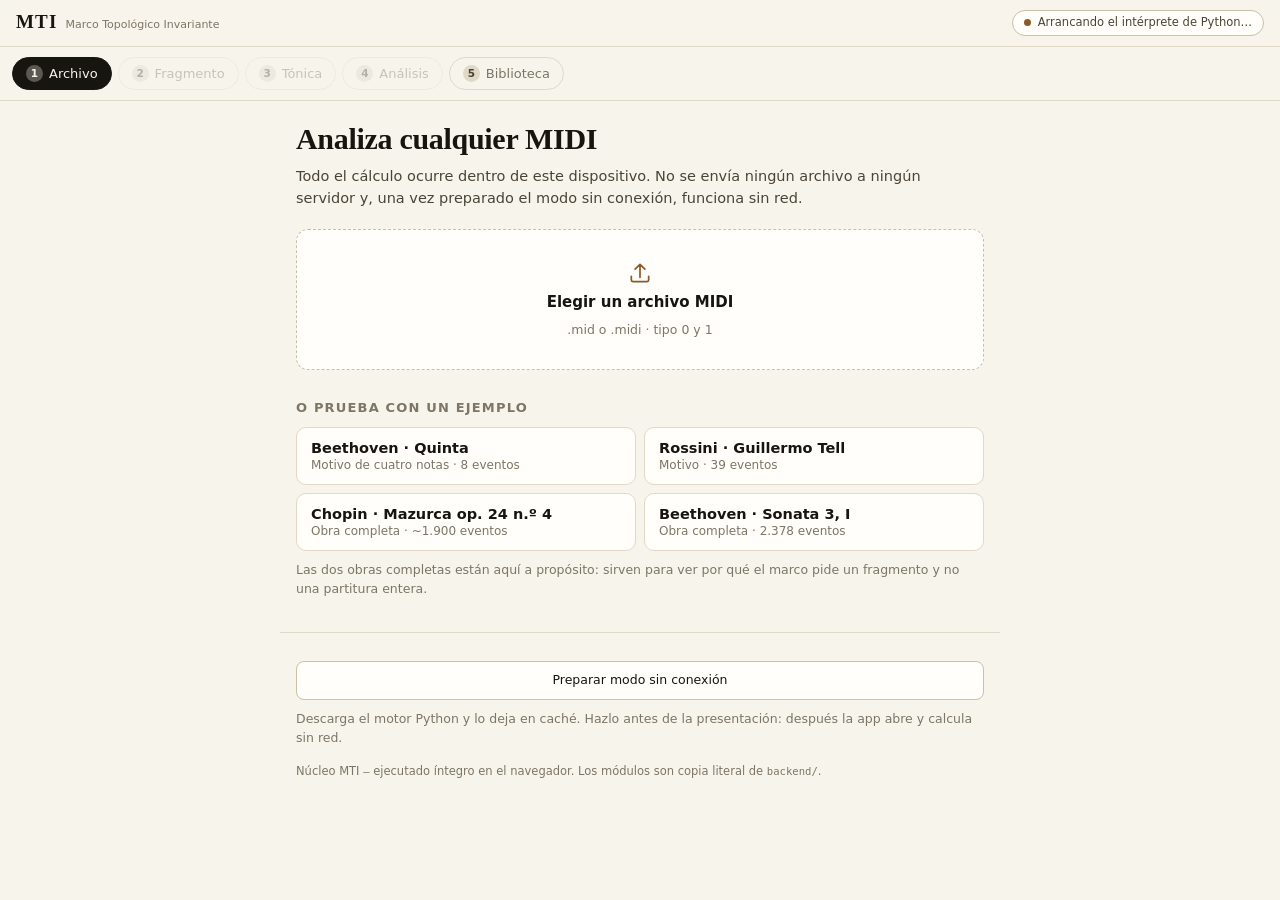
==== mti-movil/index.html @ 2525f9b6 "Add files via upload" ====
<!DOCTYPE html>
<html lang="es">
<head>
<meta charset="utf-8">
<meta name="viewport" content="width=device-width, initial-scale=1, viewport-fit=cover">
<meta name="theme-color" content="#12100e">
<meta name="apple-mobile-web-app-capable" content="yes">
<meta name="apple-mobile-web-app-status-bar-style" content="black-translucent">
<meta name="apple-mobile-web-app-title" content="MTI">
<meta name="description" content="Marco Topológico Invariante: análisis de motivos a partir de cualquier MIDI, sin servidor y sin conexión.">
<title>MTI · análisis de motivos</title>
<link rel="manifest" href="manifest.webmanifest">
<link rel="icon" href="iconos/icono.svg" type="image/svg+xml">
<link rel="apple-touch-icon" href="iconos/icono-180.png">
<link rel="stylesheet" href="styles.css">
</head>
<body>

<header class="barra">
  <div class="marca">
    <span class="sigla">MTI</span>
    <span class="lema">Marco Topológico Invariante</span>
  </div>
  <button id="btn-motor" class="motor" type="button" aria-live="polite">
    <span class="punto" data-estado="frio"></span>
    <span id="motor-texto">Motor en reposo</span>
  </button>
</header>

<nav class="pasos" id="pasos" aria-label="Pasos del análisis">
  <button type="button" class="paso activo" data-panel="p-archivo"><b>1</b> Archivo</button>
  <button type="button" class="paso" data-panel="p-fragmento" disabled><b>2</b> Fragmento</button>
  <button type="button" class="paso" data-panel="p-tonica" disabled><b>3</b> Tónica</button>
  <button type="button" class="paso" data-panel="p-resultado" disabled><b>4</b> Análisis</button>
  <button type="button" class="paso" data-panel="p-biblioteca"><b>5</b> Biblioteca</button>
</nav>

<main>

<!-- ═══════════ 1 · ARCHIVO ═══════════ -->
<section id="p-archivo" class="panel activo">
  <h1>Analiza cualquier MIDI</h1>
  <p class="intro">
    Todo el cálculo ocurre dentro de este dispositivo. No se envía ningún archivo
    a ningún servidor y, una vez preparado el modo sin conexión, funciona sin red.
  </p>

  <label class="zona-carga" id="zona-carga" for="archivo">
    <svg viewBox="0 0 24 24" aria-hidden="true"><path d="M12 16V4m0 0L7.5 8.5M12 4l4.5 4.5M4 15v3.5A1.5 1.5 0 0 0 5.5 20h13a1.5 1.5 0 0 0 1.5-1.5V15"/></svg>
    <b>Elegir un archivo MIDI</b>
    <span>.mid o .midi · tipo 0 y 1</span>
    <input type="file" id="archivo" accept=".mid,.midi,audio/midi,audio/x-midi" hidden>
  </label>

  <h2>O prueba con un ejemplo</h2>
  <div class="ejemplos" id="ejemplos">
    <button type="button" data-src="ejemplos/beethoven_5_motif.mid" data-tonica="60">
      <b>Beethoven · Quinta</b><span>Motivo de cuatro notas · 8 eventos</span>
    </button>
    <button type="button" data-src="ejemplos/guillermo_tell_motivo.mid" data-tonica="60">
      <b>Rossini · Guillermo Tell</b><span>Motivo · 39 eventos</span>
    </button>
    <button type="button" data-src="ejemplos/chopin_mazurka24-4.mid" data-tonica="60">
      <b>Chopin · Mazurca op. 24 n.º 4</b><span>Obra completa · ~1.900 eventos</span>
    </button>
    <button type="button" data-src="ejemplos/beethoven_sonata_03-1.mid" data-tonica="60">
      <b>Beethoven · Sonata 3, I</b><span>Obra completa · 2.378 eventos</span>
    </button>
  </div>
  <p class="nota">
    Las dos obras completas están aquí a propósito: sirven para ver por qué el
    marco pide un fragmento y no una partitura entera.
  </p>

  <div class="aviso" id="aviso-archivo" hidden></div>
</section>

<!-- ═══════════ 2 · FRAGMENTO ═══════════ -->
<section id="p-fragmento" class="panel">
  <h1>Elige el fragmento</h1>
  <p class="intro">
    La segmentación es una entrada externa del marco: el MTI no decide dónde
    empieza ni acaba un motivo. Arrastra sobre el rollo para acotarlo.
  </p>

  <div class="rollo-caja">
    <canvas id="rollo" height="240"></canvas>
    <div class="rollo-vacio" id="rollo-vacio" hidden>Sin notas con los filtros actuales</div>
  </div>

  <div class="acciones-rollo">
    <button type="button" id="sel-todo" class="sec">Todo el archivo</button>
    <button type="button" id="sel-limpiar" class="sec">Limpiar selección</button>
    <button type="button" id="sel-primeras" class="sec">Primeras 16 notas</button>
  </div>

  <div id="filtros" class="filtros"></div>

  <div class="resumen-sel" id="resumen-sel"></div>
  <div class="aviso" id="aviso-tamano" hidden></div>

  <button type="button" id="ir-tonica" class="principal" disabled>Continuar a la tónica</button>
</section>

<!-- ═══════════ 3 · TÓNICA ═══════════ -->
<section id="p-tonica" class="panel">
  <h1>Referencia tonal <span class="mono">p_ton</span></h1>
  <p class="intro">
    Es una decisión del analista, no un dato del archivo. De ella dependen las
    alturas relativas <span class="mono">h = p − p_ton</span> y, por tanto, todo
    el perfil. El MIDI no la contiene y la app no la infiere.
  </p>

  <div class="tonica-caja">
    <div class="tonica-valor">
      <span id="tonica-nombre">Do4</span>
      <span class="mono" id="tonica-midi">MIDI 60</span>
    </div>
    <input type="range" id="tonica-rango" min="0" max="127" value="60" step="1" aria-label="Altura MIDI de la referencia tonal">
    <div class="teclas" id="teclas" role="group" aria-label="Clase de altura"></div>
    <div class="octavas">
      <label for="octava">Octava</label>
      <input type="number" id="octava" min="-1" max="9" value="4" step="1">
    </div>
  </div>

  <details class="atajos">
    <summary>Atajos a partir del fragmento</summary>
    <p class="nota">
      Son conveniencias estadísticas sobre las notas seleccionadas, no
      afirmaciones analíticas. El marco no deriva <span class="mono">p_ton</span>
      del material: la eliges tú.
    </p>
    <div id="sugerencias" class="sugerencias"></div>
  </details>

  <button type="button" id="analizar" class="principal">Analizar fragmento</button>
</section>

<!-- ═══════════ 4 · RESULTADO ═══════════ -->
<section id="p-resultado" class="panel">
  <h1>Análisis MTI</h1>
  <div id="resultado-cargando" class="cargando" hidden>
    <div class="giro"></div>
    <p id="cargando-texto">Preparando el motor…</p>
    <button type="button" id="cancelar-analisis" class="sec">Cancelar</button>
  </div>

  <div id="resultado-cuerpo" hidden>
    <div class="cifras" id="cifras"></div>

    <h2>Grafo</h2>
    <div class="grafo-caja" id="grafo-caja"></div>
    <p class="nota" id="grafo-nota"></p>

    <h2>Firma canónica</h2>
    <div class="firma" id="firma"></div>

    <h2>Familia normalizada</h2>
    <p class="nota">Descriptores <span class="mono">(h, u, v)</span> con racionales exactos.</p>
    <div class="tabla-caja"><table id="tabla-familia"></table></div>

    <h2>Procedencia</h2>
    <div class="proc" id="proc"></div>

    <div class="acciones-resultado">
      <button type="button" id="guardar" class="principal">Guardar en la biblioteca</button>
      <div class="exportar">
        <button type="button" id="exp-portable" class="sec">.mti.json</button>
        <button type="button" id="exp-analisis" class="sec">Análisis completo</button>
        <button type="button" id="exp-svg" class="sec">Grafo SVG</button>
      </div>
    </div>
  </div>

  <div class="aviso" id="aviso-resultado" hidden></div>
</section>

<!-- ═══════════ 5 · BIBLIOTECA ═══════════ -->
<section id="p-biblioteca" class="panel">
  <h1>Biblioteca</h1>
  <p class="intro">
    Los motivos analizados se guardan en este dispositivo. Elige dos para
    calcular la distancia <span class="mono">Dγ</span>.
  </p>

  <div id="lista-biblioteca" class="lista"></div>

  <div class="comparar-caja" id="comparar-caja" hidden>
    <h2>Comparación</h2>
    <p class="nota" id="comparar-quienes"></p>
    <details class="pesos">
      <summary>Pesos del perfil métrico</summary>
      <p class="nota">
        Configuración operativa, no una afirmación de universalidad musical.
        Mantenlos constantes si comparas un corpus sobre la misma escala.
      </p>
      <div class="rejilla-pesos">
        <label>ω<sub>pc</sub><input type="number" id="w-pc" value="1" min="0" step="0.5"></label>
        <label>ω<sub>lin</sub><input type="number" id="w-lin" value="1" min="0" step="0.5"></label>
        <label>ω<sub>on</sub><input type="number" id="w-on" value="1" min="0" step="0.5"></label>
        <label>ω<sub>off</sub><input type="number" id="w-off" value="1" min="0" step="0.5"></label>
        <label>γ<input type="number" id="w-gamma" value="1" min="0" step="0.5"></label>
      </div>
    </details>
    <button type="button" id="btn-comparar" class="principal">Calcular Dγ</button>
    <div id="resultado-comparacion"></div>
  </div>
</section>

</main>

<footer>
  <button type="button" id="btn-offline" class="sec ancho">Preparar modo sin conexión</button>
  <p class="nota" id="offline-estado">
    Descarga el motor Python y lo deja en caché. Hazlo antes de la presentación:
    después la app abre y calcula sin red.
  </p>
  <p class="creditos">
    Núcleo MTI <span class="mono" id="version-nucleo">—</span> ejecutado íntegro en
    el navegador. Los módulos son copia literal de <span class="mono">backend/</span>.
  </p>
</footer>

<div class="brindis" id="brindis" role="status" aria-live="polite" hidden></div>

<script src="app.js"></script>
</body>
</html>
---- mti-movil/styles.css ----
/* MTI móvil · hoja de estilo única
   Diseño sobrio, pensado para leerse en un móvil en una sala con luz irregular
   y para proyectarse sin que nada chille. */

:root {
  --tinta: #17150f;
  --tinta-2: #4a4436;
  --tinta-3: #7d7565;
  --fondo: #f7f4ec;
  --papel: #fffefa;
  --linea: #e0d9c8;
  --linea-fuerte: #c9c0aa;
  --acento: #8a5a2b;
  --acento-claro: #f0e3d2;
  --alerta: #9a3412;
  --alerta-fondo: #fbeae2;
  --ok: #3f6212;
  --sombra: 0 1px 2px rgba(23, 21, 15, .06), 0 8px 24px -12px rgba(23, 21, 15, .18);
  --radio: 12px;
  --mono: ui-monospace, SFMono-Regular, "SF Mono", Menlo, Consolas, monospace;
  --sans: -apple-system, BlinkMacSystemFont, "Segoe UI", Inter, system-ui, sans-serif;
  --serif: "Iowan Old Style", "Palatino Linotype", Palatino, Georgia, serif;
}

@media (prefers-color-scheme: dark) {
  :root {
    --tinta: #f2ede2;
    --tinta-2: #b8b0a0;
    --tinta-3: #8b8375;
    --fondo: #12100e;
    --papel: #1b1815;
    --linea: #302b25;
    --linea-fuerte: #443d34;
    --acento: #d9a05b;
    --acento-claro: #2e2419;
    --alerta: #f0a58a;
    --alerta-fondo: #2e1a13;
    --ok: #a3c760;
    --sombra: 0 1px 2px rgba(0, 0, 0, .4), 0 8px 24px -12px rgba(0, 0, 0, .6);
  }
}

* { box-sizing: border-box; }

/* Cualquier regla con clase gana al `display:none` del navegador para [hidden].
   Sin esto, ocultar con `el.hidden = true` no surte efecto en .rollo-vacio,
   .panel, .aviso ni ningún otro elemento con display propio. */
[hidden] { display: none !important; }

body {
  margin: 0;
  background: var(--fondo);
  color: var(--tinta);
  font: 16px/1.55 var(--sans);
  -webkit-font-smoothing: antialiased;
  padding-bottom: env(safe-area-inset-bottom);
  overscroll-behavior-y: contain;
}

.mono { font-family: var(--mono); font-size: .92em; }

/* ── Barra superior ─────────────────────────────────────────── */
.barra {
  position: sticky; top: 0; z-index: 20;
  display: flex; align-items: center; justify-content: space-between; gap: 12px;
  padding: max(10px, env(safe-area-inset-top)) 16px 10px;
  background: color-mix(in srgb, var(--fondo) 88%, transparent);
  backdrop-filter: saturate(1.4) blur(12px);
  border-bottom: 1px solid var(--linea);
}
.marca { display: flex; align-items: baseline; gap: 8px; min-width: 0; }
.sigla { font: 700 19px/1 var(--serif); letter-spacing: .06em; }
.lema { font-size: 11px; color: var(--tinta-3); white-space: nowrap; overflow: hidden; text-overflow: ellipsis; }
@media (max-width: 380px) { .lema { display: none; } }

.motor {
  display: inline-flex; align-items: center; gap: 7px;
  padding: 6px 11px; border-radius: 999px;
  border: 1px solid var(--linea-fuerte); background: var(--papel);
  color: var(--tinta-2); font: 500 11.5px/1 var(--sans); white-space: nowrap;
  cursor: pointer;
}
.punto { width: 7px; height: 7px; border-radius: 50%; background: var(--tinta-3); flex: none; }
.punto[data-estado="cargando"] { background: var(--acento); animation: latido 1.1s ease-in-out infinite; }
.punto[data-estado="listo"] { background: var(--ok); }
.punto[data-estado="error"] { background: var(--alerta); }
@keyframes latido { 0%, 100% { opacity: .25; } 50% { opacity: 1; } }

/* ── Pasos ──────────────────────────────────────────────────── */
.pasos {
  position: sticky; top: 0; z-index: 15;
  display: flex; gap: 6px; padding: 10px 12px;
  overflow-x: auto; scrollbar-width: none;
  background: var(--fondo); border-bottom: 1px solid var(--linea);
}
.pasos::-webkit-scrollbar { display: none; }
.paso {
  flex: none; display: inline-flex; align-items: center; gap: 6px;
  padding: 7px 13px; border-radius: 999px;
  border: 1px solid var(--linea); background: transparent;
  color: var(--tinta-3); font: 500 13px/1 var(--sans); cursor: pointer;
  transition: background .15s, color .15s, border-color .15s;
}
.paso b {
  display: grid; place-items: center;
  width: 17px; height: 17px; border-radius: 50%;
  background: var(--linea); color: var(--tinta-2); font-size: 10.5px; font-weight: 700;
}
.paso.activo { background: var(--tinta); color: var(--fondo); border-color: var(--tinta); }
.paso.activo b { background: color-mix(in srgb, var(--fondo) 30%, transparent); color: var(--fondo); }
.paso:disabled { opacity: .38; cursor: not-allowed; }

/* ── Paneles ────────────────────────────────────────────────── */
main { padding: 20px 16px 8px; max-width: 720px; margin: 0 auto; }
.panel { display: none; animation: entra .22s ease; }
.panel.activo { display: block; }
@keyframes entra { from { opacity: 0; transform: translateY(6px); } to { opacity: 1; transform: none; } }

h1 { font: 600 25px/1.2 var(--serif); margin: 0 0 8px; letter-spacing: -.01em; }
h2 { font: 600 13px/1.3 var(--sans); text-transform: uppercase; letter-spacing: .09em;
     color: var(--tinta-3); margin: 30px 0 10px; }
.intro { color: var(--tinta-2); margin: 0 0 20px; font-size: 14.5px; }
.nota { color: var(--tinta-3); font-size: 12.5px; line-height: 1.5; margin: 10px 0 0; }

/* ── Carga de archivo ───────────────────────────────────────── */
.zona-carga {
  display: grid; place-items: center; gap: 5px;
  padding: 30px 18px; border-radius: var(--radio);
  border: 1.5px dashed var(--linea-fuerte); background: var(--papel);
  text-align: center; cursor: pointer; transition: border-color .15s, background .15s;
}
.zona-carga:active, .zona-carga.encima { border-color: var(--acento); background: var(--acento-claro); }
.zona-carga svg { width: 26px; height: 26px; fill: none; stroke: var(--acento); stroke-width: 1.6; stroke-linecap: round; stroke-linejoin: round; }
.zona-carga b { font-size: 15px; font-weight: 600; }
.zona-carga span { font-size: 12.5px; color: var(--tinta-3); }

.ejemplos { display: grid; gap: 8px; }
.ejemplos button {
  display: grid; gap: 2px; text-align: left;
  padding: 12px 14px; border-radius: 10px;
  border: 1px solid var(--linea); background: var(--papel);
  color: var(--tinta); cursor: pointer; font-family: inherit;
}
.ejemplos button:active { background: var(--acento-claro); }
.ejemplos b { font-size: 14.5px; font-weight: 600; }
.ejemplos span { font-size: 12px; color: var(--tinta-3); }

/* ── Piano-roll ─────────────────────────────────────────────── */
.rollo-caja {
  position: relative; border: 1px solid var(--linea); border-radius: var(--radio);
  background: var(--papel); overflow: hidden; box-shadow: var(--sombra);
}
#rollo { display: block; width: 100%; height: 240px; touch-action: pan-y; cursor: crosshair; }
.rollo-vacio {
  position: absolute; inset: 0; display: grid; place-items: center;
  color: var(--tinta-3); font-size: 13px; background: var(--papel);
}

.acciones-rollo { display: flex; gap: 7px; margin: 10px 0 0; flex-wrap: wrap; }
.filtros { display: flex; gap: 6px; flex-wrap: wrap; margin: 14px 0 0; }
.filtro {
  padding: 5px 11px; border-radius: 999px; font: 500 12px/1 var(--sans);
  border: 1px solid var(--linea-fuerte); background: var(--papel);
  color: var(--tinta-2); cursor: pointer;
}
.filtro[aria-pressed="true"] { background: var(--tinta); color: var(--fondo); border-color: var(--tinta); }

.resumen-sel {
  margin: 16px 0 0; padding: 13px 15px; border-radius: 10px;
  background: var(--papel); border: 1px solid var(--linea);
  font-size: 13.5px; color: var(--tinta-2);
}
.resumen-sel b { color: var(--tinta); font-weight: 600; }

/* ── Tónica ─────────────────────────────────────────────────── */
.tonica-caja {
  padding: 18px; border-radius: var(--radio);
  background: var(--papel); border: 1px solid var(--linea); box-shadow: var(--sombra);
}
.tonica-valor { display: flex; align-items: baseline; justify-content: center; gap: 11px; margin-bottom: 14px; }
#tonica-nombre { font: 600 32px/1 var(--serif); }
#tonica-midi { color: var(--tinta-3); font-size: 13px; }
input[type="range"] { width: 100%; accent-color: var(--acento); height: 26px; }

.teclas { display: grid; grid-template-columns: repeat(6, 1fr); gap: 5px; margin: 14px 0 0; }
.teclas button {
  padding: 9px 0; border-radius: 8px; font: 500 12.5px/1 var(--sans);
  border: 1px solid var(--linea); background: transparent; color: var(--tinta-2); cursor: pointer;
}
.teclas button[aria-pressed="true"] { background: var(--acento); border-color: var(--acento); color: #fff; }
.teclas button.negra { background: color-mix(in srgb, var(--tinta) 7%, transparent); }
.teclas button.negra[aria-pressed="true"] { background: var(--acento); }

.octavas { display: flex; align-items: center; gap: 10px; margin: 14px 0 0; font-size: 13.5px; }
.octavas input { width: 74px; padding: 8px 10px; border-radius: 8px; border: 1px solid var(--linea-fuerte);
                 background: var(--fondo); color: var(--tinta); font: 500 14px var(--mono); }

.atajos, .pesos { margin: 18px 0 0; border-top: 1px solid var(--linea); padding-top: 14px; }
.atajos summary, .pesos summary {
  font: 500 13px/1 var(--sans); color: var(--acento); cursor: pointer; padding: 3px 0;
}
.sugerencias { display: flex; gap: 7px; flex-wrap: wrap; margin-top: 10px; }
.sugerencias button {
  padding: 8px 12px; border-radius: 8px; border: 1px solid var(--linea-fuerte);
  background: var(--papel); color: var(--tinta); font: 500 12.5px var(--sans); cursor: pointer; text-align: left;
}
.sugerencias small { display: block; color: var(--tinta-3); font-weight: 400; font-size: 11px; }

/* ── Botones ────────────────────────────────────────────────── */
.principal {
  display: block; width: 100%; margin: 22px 0 0; padding: 14px;
  border-radius: 10px; border: none; background: var(--tinta); color: var(--fondo);
  font: 600 15px/1 var(--sans); cursor: pointer;
}
.principal:disabled { opacity: .35; cursor: not-allowed; }
.principal:active:not(:disabled) { transform: translateY(1px); }
.sec {
  padding: 8px 13px; border-radius: 8px; border: 1px solid var(--linea-fuerte);
  background: var(--papel); color: var(--tinta); font: 500 12.5px/1 var(--sans); cursor: pointer;
}
.sec:active { background: var(--acento-claro); }
.ancho { display: block; width: 100%; padding: 12px; }

/* ── Resultado ──────────────────────────────────────────────── */
.cargando { display: grid; place-items: center; gap: 14px; padding: 60px 20px; text-align: center; }
.giro { width: 26px; height: 26px; border: 2.5px solid var(--linea-fuerte);
        border-top-color: var(--acento); border-radius: 50%; animation: gira .8s linear infinite; }
@keyframes gira { to { transform: rotate(360deg); } }
#cargando-texto { color: var(--tinta-2); font-size: 13.5px; margin: 0; max-width: 34ch; }

.cifras { display: grid; grid-template-columns: repeat(auto-fit, minmax(96px, 1fr)); gap: 8px; }
.cifra { padding: 12px 13px; border-radius: 10px; background: var(--papel); border: 1px solid var(--linea); }
.cifra b { display: block; font: 600 21px/1.1 var(--serif); }
.cifra span { display: block; font-size: 11px; color: var(--tinta-3); margin-top: 3px; letter-spacing: .02em; }

.grafo-caja {
  border: 1px solid var(--linea); border-radius: var(--radio); background: var(--papel);
  overflow-x: auto; -webkit-overflow-scrolling: touch; padding: 10px;
}
.grafo-caja svg { display: block; }

.firma { display: grid; gap: 8px; }
.firma > div { padding: 11px 13px; border-radius: 9px; background: var(--papel); border: 1px solid var(--linea); }
.firma dt { font-size: 11px; color: var(--tinta-3); text-transform: uppercase; letter-spacing: .07em; }
.firma dd { margin: 4px 0 0; font-family: var(--mono); font-size: 12px; word-break: break-all; line-height: 1.5; }

.tabla-caja { overflow-x: auto; border: 1px solid var(--linea); border-radius: var(--radio); background: var(--papel); }
table { border-collapse: collapse; width: 100%; font-size: 12.5px; }
th, td { padding: 8px 11px; text-align: left; border-bottom: 1px solid var(--linea); white-space: nowrap; }
th { font: 600 10.5px/1 var(--sans); text-transform: uppercase; letter-spacing: .07em; color: var(--tinta-3); }
td { font-family: var(--mono); font-size: 12px; }
tr:last-child td { border-bottom: none; }

.proc { display: grid; gap: 5px; font-size: 12.5px; }
.proc div { display: flex; justify-content: space-between; gap: 14px; padding: 7px 0; border-bottom: 1px solid var(--linea); }
.proc span:first-child { color: var(--tinta-3); flex: none; }
.proc span:last-child { font-family: var(--mono); font-size: 11.5px; text-align: right; word-break: break-all; }

.acciones-resultado { margin-top: 26px; }
.exportar { display: flex; gap: 7px; flex-wrap: wrap; margin-top: 10px; }

/* ── Biblioteca ─────────────────────────────────────────────── */
.lista { display: grid; gap: 8px; }
.ficha {
  display: flex; align-items: center; gap: 12px; padding: 12px 14px;
  border-radius: 10px; background: var(--papel); border: 1px solid var(--linea); cursor: pointer;
}
.ficha[aria-selected="true"] { border-color: var(--acento); background: var(--acento-claro); }
.ficha .cuerpo { flex: 1; min-width: 0; }
.ficha b { display: block; font-size: 14px; font-weight: 600; overflow: hidden; text-overflow: ellipsis; white-space: nowrap; }
.ficha small { display: block; color: var(--tinta-3); font-size: 11.5px; margin-top: 2px; }
.ficha .quitar { border: none; background: transparent; color: var(--tinta-3); font-size: 19px; cursor: pointer; padding: 0 5px; line-height: 1; }
.marca-sel {
  flex: none; width: 21px; height: 21px; border-radius: 50%;
  border: 1.5px solid var(--linea-fuerte); display: grid; place-items: center;
  font-size: 10.5px; font-weight: 700; color: transparent;
}
.ficha[aria-selected="true"] .marca-sel { background: var(--acento); border-color: var(--acento); color: #fff; }

.vacio { padding: 34px 18px; text-align: center; color: var(--tinta-3); font-size: 13.5px;
         border: 1.5px dashed var(--linea-fuerte); border-radius: var(--radio); }

.comparar-caja { margin-top: 26px; padding-top: 22px; border-top: 1px solid var(--linea); }
.rejilla-pesos { display: grid; grid-template-columns: repeat(auto-fit, minmax(74px, 1fr)); gap: 8px; margin-top: 11px; }
.rejilla-pesos label { display: grid; gap: 4px; font-size: 12px; color: var(--tinta-2); }
.rejilla-pesos input { padding: 7px 9px; border-radius: 7px; border: 1px solid var(--linea-fuerte);
                       background: var(--fondo); color: var(--tinta); font: 500 13px var(--mono); width: 100%; }

.dist-grande { text-align: center; padding: 22px 14px; margin-top: 18px;
               border-radius: var(--radio); background: var(--papel); border: 1px solid var(--linea); }
.dist-grande .val { font: 600 34px/1 var(--serif); display: block; }
.dist-grande .exacta { font-family: var(--mono); font-size: 11.5px; color: var(--tinta-3);
                       margin-top: 7px; display: block; word-break: break-all; }
.dist-grande .etiq { font-size: 11px; text-transform: uppercase; letter-spacing: .08em;
                     color: var(--tinta-3); display: block; margin-bottom: 7px; }

/* ── Avisos y brindis ───────────────────────────────────────── */
.aviso {
  margin: 16px 0 0; padding: 12px 14px; border-radius: 10px;
  background: var(--alerta-fondo); border: 1px solid color-mix(in srgb, var(--alerta) 35%, transparent);
  color: var(--alerta); font-size: 13px; line-height: 1.5;
}
.aviso.suave { background: var(--acento-claro); border-color: color-mix(in srgb, var(--acento) 32%, transparent); color: var(--tinta-2); }
.aviso b { display: block; margin-bottom: 3px; color: inherit; }
.aviso button { margin-top: 9px; }

.brindis {
  position: fixed; left: 50%; bottom: calc(20px + env(safe-area-inset-bottom));
  transform: translateX(-50%); z-index: 60;
  padding: 11px 17px; border-radius: 999px;
  background: var(--tinta); color: var(--fondo);
  font-size: 13px; box-shadow: var(--sombra); max-width: min(90vw, 420px); text-align: center;
}

footer { padding: 28px 16px calc(30px + env(safe-area-inset-bottom)); max-width: 720px; margin: 0 auto;
         border-top: 1px solid var(--linea); margin-top: 26px; }
.creditos { color: var(--tinta-3); font-size: 11.5px; margin: 16px 0 0; line-height: 1.5; }

@media (min-width: 620px) {
  h1 { font-size: 30px; }
  .ejemplos { grid-template-columns: 1fr 1fr; }
  #rollo, .rollo-caja { height: 300px; }
  #rollo { height: 300px; }
}
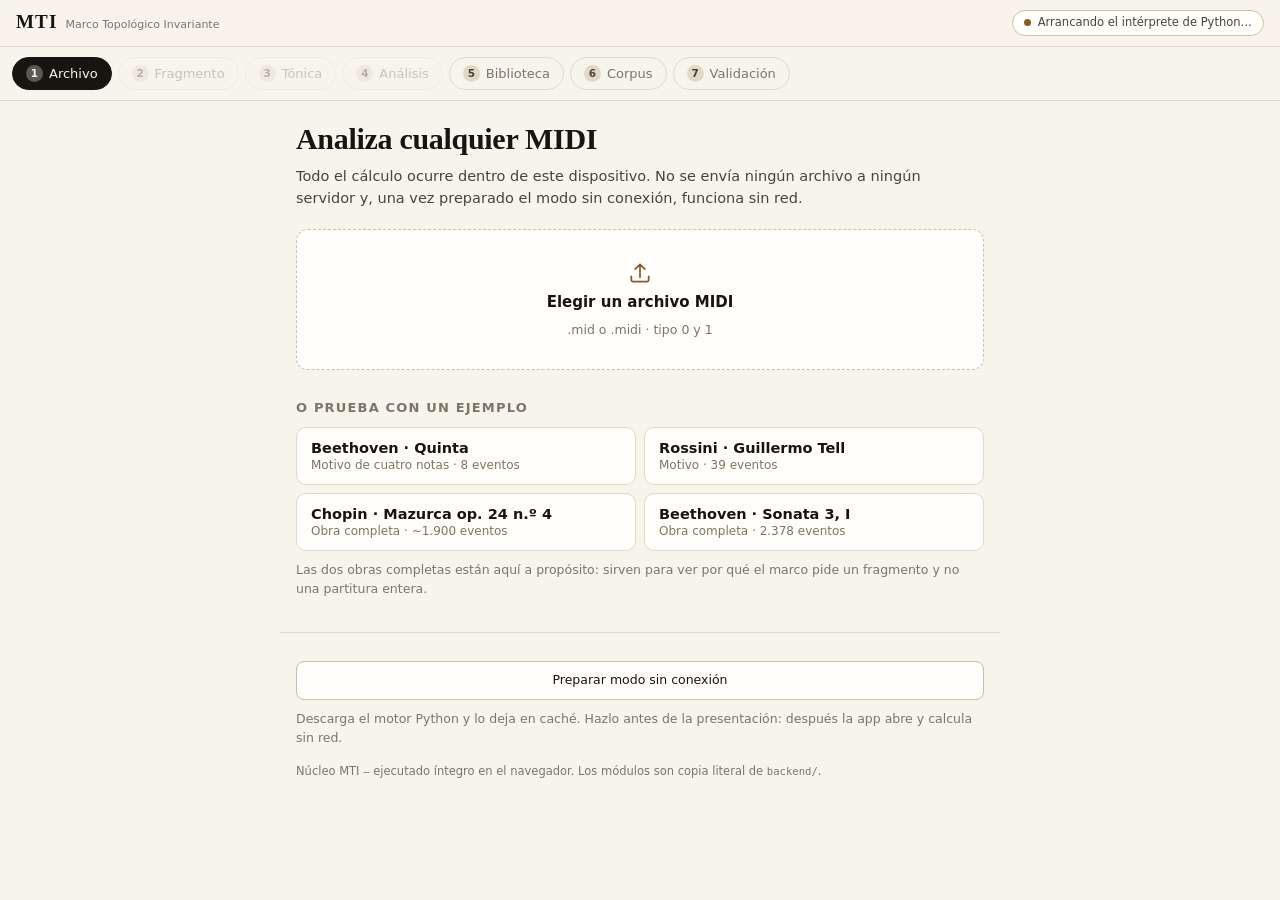
==== commit f21fae53: "Add files via upload" ====
--- a/mti-movil/index.html
+++ b/mti-movil/index.html
@@ -33,6 +33,8 @@
   <button type="button" class="paso" data-panel="p-tonica" disabled><b>3</b> Tónica</button>
   <button type="button" class="paso" data-panel="p-resultado" disabled><b>4</b> Análisis</button>
   <button type="button" class="paso" data-panel="p-biblioteca"><b>5</b> Biblioteca</button>
+  <button type="button" class="paso" data-panel="p-corpus"><b>6</b> Corpus</button>
+  <button type="button" class="paso" data-panel="p-validacion"><b>7</b> Validación</button>
 </nav>
 
 <main>
@@ -160,6 +162,9 @@
     <p class="nota">Descriptores <span class="mono">(h, u, v)</span> con racionales exactos.</p>
     <div class="tabla-caja"><table id="tabla-familia"></table></div>
 
+    <h2>Proximidad al corpus publicitario</h2>
+    <div id="cercania"></div>
+
     <h2>Procedencia</h2>
     <div class="proc" id="proc"></div>
 
@@ -174,6 +179,80 @@
   </div>
 
   <div class="aviso" id="aviso-resultado" hidden></div>
+</section>
+
+<!-- ═══════════ 6 · CORPUS ═══════════ -->
+<section id="p-corpus" class="panel">
+  <h1>Corpus publicitario</h1>
+  <p class="intro">
+    Veinticinco obras clásicas empleadas en publicidad, cada una en textura
+    armónica y melódica: cincuenta registros repartidos en quince sectores.
+  </p>
+
+  <div class="aviso suave">
+    <b>El sector nunca entra en el cálculo</b>
+    Es una etiqueta externa. <span class="mono">Dγ</span> se calcula solo sobre
+    la estructura del motivo, y la etiqueta se muestra al lado como contexto.
+    La app no predice sectores ni clasifica: ordena distancias.
+  </div>
+
+  <h2>Análisis de corpus, ya calculado</h2>
+  <p class="nota">
+    La matriz de 50×50, la jerarquía y las familias se calculan en el proyecto,
+    no aquí: el corpus es fijo y su análisis usa multiproceso, que el navegador
+    no admite. Esto es el resultado, no un recálculo.
+  </p>
+  <div class="cifras" id="corpus-cifras"></div>
+
+  <h2>Familias sugeridas y sectores</h2>
+  <div id="corpus-familias"></div>
+
+  <h2>Las veinticinco obras</h2>
+  <div class="filtros" id="corpus-sectores"></div>
+  <div class="lista" id="corpus-obras"></div>
+</section>
+
+<!-- ═══════════ 7 · VALIDACIÓN ═══════════ -->
+<section id="p-validacion" class="panel">
+  <h1>Validación empírica E3–E6</h1>
+  <p class="intro">
+    Corrida certificada sobre el corpus JKU-PDD, con validación cruzada dejando
+    fuera un grupo de procedencia cada vez.
+  </p>
+
+  <div class="aviso suave">
+    <b>Esto no se recalcula aquí</b>
+    La validación necesita los 384 MB del corpus JKU-PDD y usa multiproceso, que
+    el navegador no admite. Se muestra el resultado de una corrida
+    <span class="mono">frozen</span> ya ejecutada, con su trazabilidad completa.
+  </div>
+
+  <div id="val-cabecera"></div>
+
+  <h2>Métricas globales</h2>
+  <div class="cifras" id="val-metricas"></div>
+  <p class="nota" id="val-nota-metricas"></p>
+
+  <h2>Pliegues</h2>
+  <div class="tabla-caja"><table id="val-pliegues"></table></div>
+  <p class="nota">
+    Cada pliegue deja fuera una obra entera. Los pesos se eligen en desarrollo,
+    nunca sobre el grupo de prueba.
+  </p>
+
+  <h2>Ablaciones</h2>
+  <div class="tabla-caja"><table id="val-ablaciones"></table></div>
+  <p class="nota" id="val-nota-ablaciones"></p>
+
+  <h2>Trazabilidad</h2>
+  <div class="proc" id="val-traza"></div>
+
+  <div id="val-avisos"></div>
+
+  <details class="atajos" id="val-resumen-caja">
+    <summary>Informe completo de la corrida</summary>
+    <div class="tabla-caja" style="padding:12px"><pre id="val-resumen"></pre></div>
+  </details>
 </section>
 
 <!-- ═══════════ 5 · BIBLIOTECA ═══════════ -->
--- a/mti-movil/styles.css
+++ b/mti-movil/styles.css
@@ -294,6 +294,54 @@
 .dist-grande .etiq { font-size: 11px; text-transform: uppercase; letter-spacing: .08em;
                      color: var(--tinta-3); display: block; margin-bottom: 7px; }
 
+/* ── Corpus y ranking de proximidad ─────────────────────────── */
+.ranking { display: grid; gap: 7px; }
+.rank-fila {
+  display: flex; align-items: center; gap: 11px; padding: 11px 13px;
+  border-radius: 10px; background: var(--papel); border: 1px solid var(--linea);
+}
+.rank-num {
+  flex: none; width: 21px; height: 21px; border-radius: 50%;
+  display: grid; place-items: center; background: var(--linea);
+  font: 700 10.5px/1 var(--sans); color: var(--tinta-2);
+}
+.rank-cuerpo { flex: 1; min-width: 0; }
+.rank-cuerpo b { display: block; font-size: 13.5px; font-weight: 600;
+                 overflow: hidden; text-overflow: ellipsis; white-space: nowrap; }
+.rank-cuerpo small { display: block; color: var(--tinta-3); font-size: 11px; margin-top: 1px; }
+.rank-barra { height: 3px; border-radius: 2px; background: var(--linea); margin-top: 7px; overflow: hidden; }
+.rank-barra i { display: block; height: 100%; background: var(--acento); }
+.rank-cifras { flex: none; text-align: right; display: grid; gap: 4px; justify-items: end; }
+.rank-cifras .mono { font-size: 12.5px; font-weight: 600; }
+
+.sector {
+  display: inline-block; padding: 3px 8px; border-radius: 999px;
+  background: var(--acento-claro); color: var(--tinta-2);
+  font: 500 10.5px/1.4 var(--sans); white-space: nowrap;
+}
+
+.familia { padding: 13px 14px; border-radius: 10px; background: var(--papel);
+           border: 1px solid var(--linea); margin-bottom: 8px; }
+.familia-cab { display: flex; justify-content: space-between; align-items: baseline; }
+.familia-cab b { font: 600 15px/1 var(--serif); }
+.familia-cab span { font-size: 11.5px; color: var(--tinta-3); }
+.familia-sectores { display: flex; flex-wrap: wrap; gap: 5px; margin-top: 10px; }
+
+.sello {
+  display: flex; align-items: center; gap: 11px; padding: 13px 15px;
+  border-radius: 10px; background: var(--papel); border: 1px solid var(--linea); margin-bottom: 4px;
+}
+.sello-punto { flex: none; width: 9px; height: 9px; border-radius: 50%; background: var(--ok); }
+.sello b { display: block; font-size: 14px; }
+.sello small { display: block; color: var(--tinta-3); font-size: 11.5px; margin-top: 2px; font-family: var(--mono); }
+
+#val-resumen {
+  margin: 0; font-family: var(--mono); font-size: 10.5px; line-height: 1.55;
+  white-space: pre-wrap; word-break: break-word; color: var(--tinta-2);
+}
+td.pos { color: var(--ok); }
+td.neg { color: var(--alerta); }
+
 /* ── Avisos y brindis ───────────────────────────────────────── */
 .aviso {
   margin: 16px 0 0; padding: 12px 14px; border-radius: 10px;
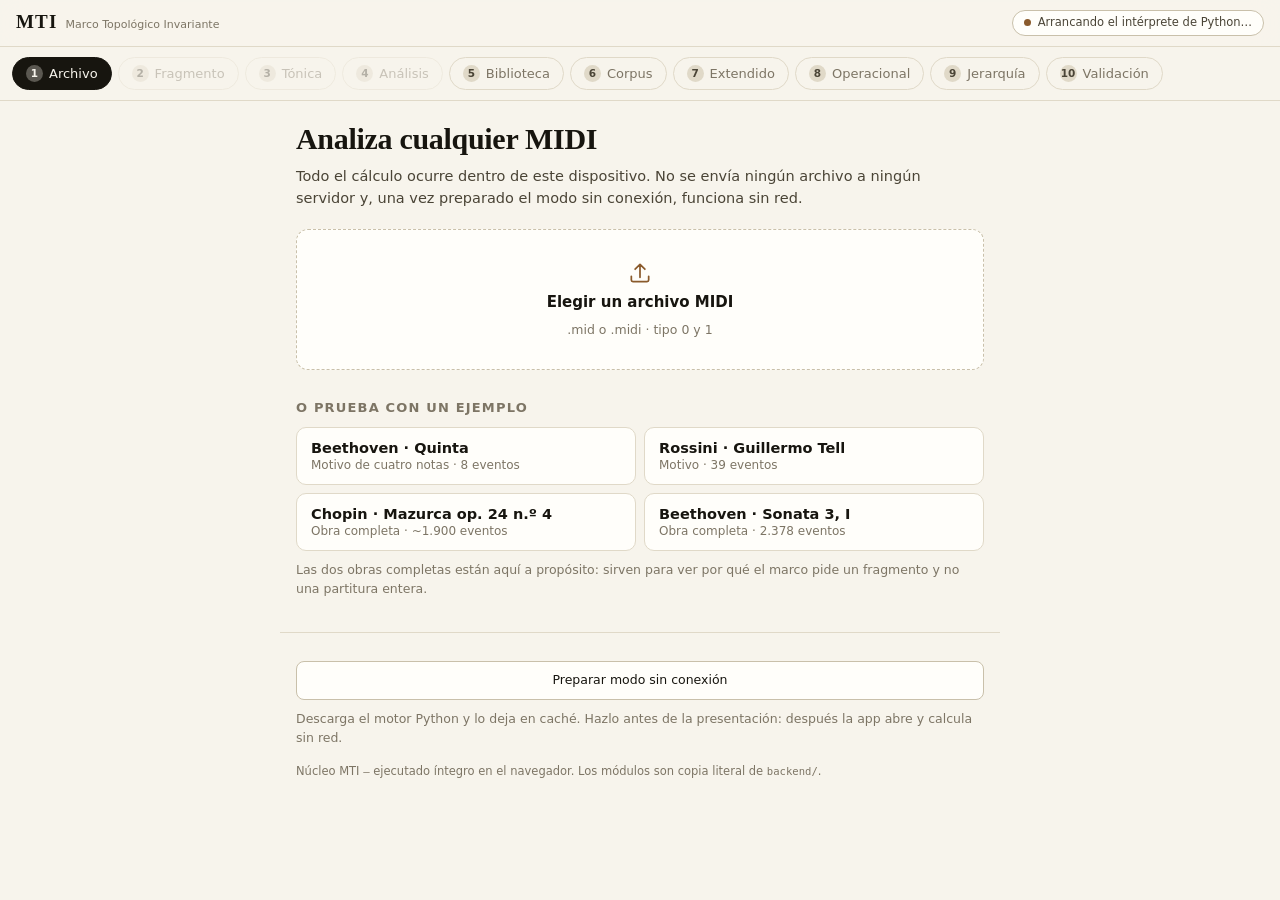
==== commit 29bca68a: "Add files via upload" ====
--- a/mti-movil/index.html
+++ b/mti-movil/index.html
@@ -34,7 +34,10 @@
   <button type="button" class="paso" data-panel="p-resultado" disabled><b>4</b> Análisis</button>
   <button type="button" class="paso" data-panel="p-biblioteca"><b>5</b> Biblioteca</button>
   <button type="button" class="paso" data-panel="p-corpus"><b>6</b> Corpus</button>
-  <button type="button" class="paso" data-panel="p-validacion"><b>7</b> Validación</button>
+  <button type="button" class="paso" data-panel="p-extendido"><b>7</b> Extendido</button>
+  <button type="button" class="paso" data-panel="p-operacional"><b>8</b> Operacional</button>
+  <button type="button" class="paso" data-panel="p-jerarquia"><b>9</b> Jerarquía</button>
+  <button type="button" class="paso" data-panel="p-validacion"><b>10</b> Validación</button>
 </nav>
 
 <main>
@@ -212,7 +215,144 @@
   <div class="lista" id="corpus-obras"></div>
 </section>
 
-<!-- ═══════════ 7 · VALIDACIÓN ═══════════ -->
+<!-- ═══════════ 7 · CORPUS EXTENDIDO ═══════════ -->
+<section id="p-extendido" class="panel">
+  <h1>Corpus extendido</h1>
+  <p class="intro">
+    Las lecturas comparativas del §3.6 sobre el mismo corpus: estructural,
+    rítmica y las contextuales por componente. Cada una con su propia matriz de
+    disimilitud, su clustering, su silueta, su homología persistente y su
+    medoide.
+  </p>
+
+  <div class="aviso suave">
+    <b>Lecturas separadas, nunca agregadas</b>
+    Cada componente se lee por su cuenta. No se combinan entre sí ni con
+    <span class="mono">Dγ</span> en ningún escalar único.
+  </div>
+
+  <div class="filtros" id="ext-texturas"></div>
+  <div id="ext-lecturas"></div>
+</section>
+
+<!-- ═══════════ 8 · OPERACIONAL ═══════════ -->
+<section id="p-operacional" class="panel">
+  <h1>Topología operacional</h1>
+  <p class="intro">
+    Capítulo 5: acciones sobre estados motívicos, trayectorias, el multigrafo
+    finito <span class="mono">G_R</span> y la comparación entre la topología
+    estructural y la operacional.
+  </p>
+
+  <h2>Origen X</h2>
+  <div class="filtros" id="op-origen"></div>
+  <h2>Destino Y</h2>
+  <div class="filtros" id="op-destino"></div>
+  <div class="resumen-sel" id="op-estados"></div>
+
+  <h2>Trayectoria y alcanzabilidad</h2>
+  <p class="nota">
+    El testigo constructivo demuestra que <span class="mono">Y</span> es
+    alcanzable. Su coste es una cota superior, no el ínfimo teórico
+    <span class="mono">δ_T</span>.
+  </p>
+  <div class="acciones-rollo">
+    <button type="button" id="op-trayectoria" class="sec">Evaluar trayectoria</button>
+    <button type="button" id="op-alcance" class="sec">Testigo de alcance</button>
+  </div>
+  <div id="op-alcance-res"></div>
+
+  <h2>Búsqueda restringida sobre G_R</h2>
+  <p class="nota">
+    La envolvente acota la exploración. Ampliarla da grafos mayores y tarda más;
+    en un móvil conviene no pasarse.
+  </p>
+  <div class="rejilla-pesos">
+    <label>Pasos<input type="number" id="op-pasos" value="4" min="1" max="8"></label>
+    <label>Nodos<input type="number" id="op-nodos" value="400" min="20" max="2000" step="20"></label>
+    <label>Caminos<input type="number" id="op-caminos" value="64" min="8" max="256" step="8"></label>
+    <label>γ<input type="number" id="op-gamma" value="5" min="1" max="12"></label>
+  </div>
+  <button type="button" id="op-buscar" class="principal">Materializar G_R</button>
+  <div id="op-buscar-res"></div>
+
+  <h2>Comparación topológica</h2>
+  <p class="nota">Estructural frente a operacional sobre el mismo subgrafo finito.</p>
+  <button type="button" id="op-topologia" class="sec" disabled>Comparar topologías</button>
+  <button type="button" id="op-exportar" class="sec" disabled>Descargar informe</button>
+  <div id="op-topologia-res"></div>
+
+  <div class="aviso suave">
+    <b>Sin resúmenes con IA</b>
+    El módulo del proyecto que los genera llama a un servicio externo. En esta
+    app se sustituye por uno inerte: el cálculo del capítulo 5 es idéntico y
+    nada sale del dispositivo.
+  </div>
+</section>
+
+<!-- ═══════════ 9 · JERARQUÍA ═══════════ -->
+<section id="p-jerarquia" class="panel">
+  <h1>Jerarquía constitutiva</h1>
+  <p class="intro">
+    Marco tipado del capítulo 6. La transición evento → motivo
+    <span class="mono">A₀→₁</span> está especificada; las superiores no.
+  </p>
+
+  <h2>Fundación 0 → 1</h2>
+  <p class="nota">
+    Constructor de preimagen, no trivialidad, no reducibilidad y compatibilidad
+    transformacional con las operaciones del capítulo 5.
+  </p>
+  <button type="button" id="jer-fixtures" class="principal">Ejecutar las comprobaciones fundacionales</button>
+  <div id="jer-fixtures-res"></div>
+
+  <h2>Material de trabajo</h2>
+  <p class="nota">
+    De dónde sale la configuración basal <span class="mono">Ξ₀</span> con la que
+    operan los tres bloques siguientes.
+  </p>
+  <div class="filtros" id="jer-fuentes"></div>
+  <div class="resumen-sel" id="jer-material"></div>
+
+  <h2>Constitución A₀→₁</h2>
+  <p class="nota">Configuración basal → estado motívico normalizado, con su testigo de procedencia.</p>
+  <button type="button" id="jer-constituir" class="sec">Constituir</button>
+  <div id="jer-constituir-res"></div>
+
+  <h2>Constructor de preimagen</h2>
+  <p class="nota">Dado <span class="mono">X</span>, construye <span class="mono">Ξ_X</span> tal que <span class="mono">A₀→₁(Ξ_X) = X</span>.</p>
+  <button type="button" id="jer-preimagen" class="sec">Construir preimagen</button>
+  <div id="jer-preimagen-res"></div>
+
+  <h2>Compatibilidad transformacional</h2>
+  <p class="nota">Eleva un operador motívico del capítulo 5 y comprueba que el diagrama conmuta.</p>
+  <div class="rejilla-pesos">
+    <label>Operador
+      <select id="jer-operador">
+        <option value="pitch">altura (Δh)</option>
+        <option value="onset">ataque (Δu)</option>
+        <option value="offset">terminación (Δv)</option>
+        <option value="insert">inserción</option>
+        <option value="delete">eliminación</option>
+        <option value="identity">identidad</option>
+      </select>
+    </label>
+    <label>Δ<input type="text" id="jer-delta" value="1"></label>
+  </div>
+  <label class="jer-descriptor">Descriptor
+    <select id="jer-descriptor"></select>
+  </label>
+  <button type="button" id="jer-elevacion" class="sec">Verificar conmutatividad</button>
+  <div id="jer-elevacion-res"></div>
+
+  <div class="aviso suave">
+    <b>La jerarquía <span class="mono">r</span> no es escala temporal</b>
+    <span class="mono">A₀→₁</span> no implica <span class="mono">A₁→₂</span>. La
+    procedencia de cada constitución permanece recuperable.
+  </div>
+</section>
+
+<!-- ═══════════ 9 · VALIDACIÓN ═══════════ -->
 <section id="p-validacion" class="panel">
   <h1>Validación empírica E3–E6</h1>
   <p class="intro">
--- a/mti-movil/styles.css
+++ b/mti-movil/styles.css
@@ -342,6 +342,44 @@
 td.pos { color: var(--ok); }
 td.neg { color: var(--alerta); }
 
+.lectura {
+  border: 1px solid var(--linea); border-radius: 10px; background: var(--papel);
+  margin-bottom: 8px; overflow: hidden;
+}
+.lectura > summary { padding: 13px 14px; cursor: pointer; list-style: none; }
+.lectura > summary::-webkit-details-marker { display: none; }
+.lectura-cab { display: flex; align-items: baseline; justify-content: space-between; gap: 10px; }
+.lectura-cab b { font-size: 14px; font-weight: 600; }
+.lectura-cab .sil { font-family: var(--mono); font-size: 12.5px; font-weight: 600; }
+.lectura-meta { display: flex; flex-wrap: wrap; gap: 5px; margin-top: 8px; }
+.pastilla {
+  padding: 3px 8px; border-radius: 999px; background: color-mix(in srgb, var(--tinta) 6%, transparent);
+  color: var(--tinta-2); font: 500 10.5px/1.4 var(--sans); white-space: nowrap;
+}
+.pastilla.plana { background: var(--alerta-fondo); color: var(--alerta); }
+.lectura-cuerpo { padding: 0 14px 14px; border-top: 1px solid var(--linea); }
+.lectura-cuerpo .familia-lista { margin-top: 12px; display: grid; gap: 7px; }
+.familia-bloque { padding: 10px 12px; border-radius: 8px; background: var(--fondo); }
+.familia-bloque b { font-size: 12px; }
+.familia-bloque p { margin: 5px 0 0; font-size: 11.5px; color: var(--tinta-2); line-height: 1.5; }
+.barra-sil { height: 4px; border-radius: 2px; background: var(--linea); margin-top: 9px; overflow: hidden; }
+.barra-sil i { display: block; height: 100%; background: var(--acento); }
+
+.jer-descriptor { display: grid; gap: 5px; margin-top: 12px; font-size: 12.5px; color: var(--tinta-2); }
+.jer-descriptor select, .rejilla-pesos select {
+  padding: 9px 10px; border-radius: 8px; border: 1px solid var(--linea-fuerte);
+  background: var(--fondo); color: var(--tinta); font: 500 13px var(--sans); width: 100%;
+}
+.estado-linea { display: flex; align-items: center; gap: 8px; margin-top: 12px; font-size: 13.5px; }
+.chapa {
+  display: inline-block; padding: 3px 9px; border-radius: 999px;
+  font: 600 10.5px/1.5 var(--mono); white-space: nowrap;
+}
+.chapa.ok { background: color-mix(in srgb, var(--ok) 18%, transparent); color: var(--ok); }
+.chapa.mal { background: var(--alerta-fondo); color: var(--alerta); }
+.chapa.tibia { background: var(--acento-claro); color: var(--acento); }
+.chapa.neutra { background: color-mix(in srgb, var(--tinta) 8%, transparent); color: var(--tinta-2); }
+
 /* ── Avisos y brindis ───────────────────────────────────────── */
 .aviso {
   margin: 16px 0 0; padding: 12px 14px; border-radius: 10px;
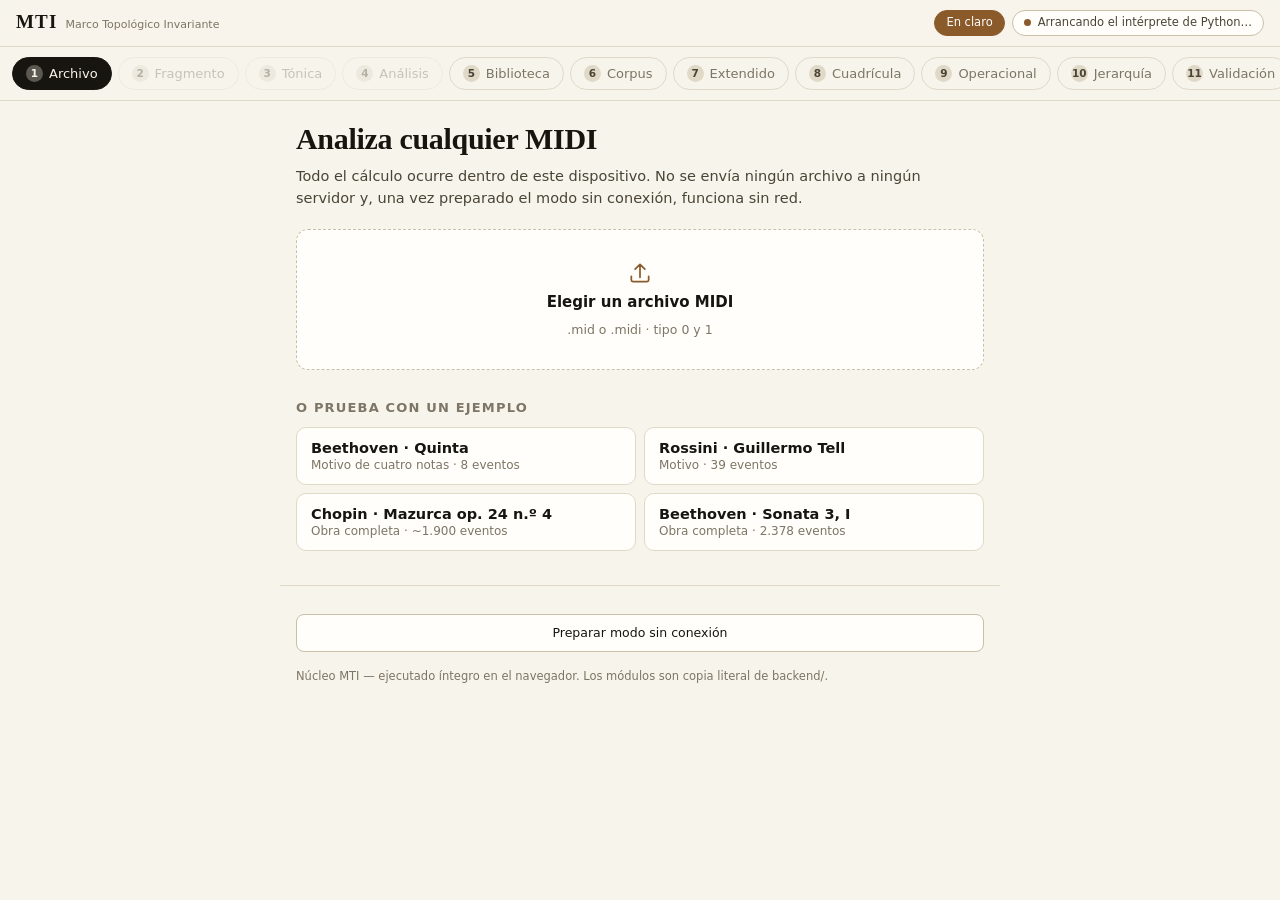
==== commit 27702f99: "Add files via upload" ====
--- a/mti-movil/index.html
+++ b/mti-movil/index.html
@@ -12,7 +12,7 @@
 <link rel="manifest" href="manifest.webmanifest">
 <link rel="icon" href="iconos/icono.svg" type="image/svg+xml">
 <link rel="apple-touch-icon" href="iconos/icono-180.png">
-<link rel="stylesheet" href="styles.css">
+<link rel="stylesheet" href="styles.css?v=7">
 </head>
 <body>
 
@@ -21,10 +21,14 @@
     <span class="sigla">MTI</span>
     <span class="lema">Marco Topológico Invariante</span>
   </div>
-  <button id="btn-motor" class="motor" type="button" aria-live="polite">
-    <span class="punto" data-estado="frio"></span>
-    <span id="motor-texto">Motor en reposo</span>
-  </button>
+  <div class="cabecera-acciones">
+    <button id="btn-modo" class="modo" type="button" aria-pressed="true"
+            title="Cambia entre explicación llana y notación técnica">En claro</button>
+    <button id="btn-motor" class="motor" type="button" aria-live="polite">
+      <span class="punto" data-estado="frio"></span>
+      <span id="motor-texto">Motor en reposo</span>
+    </button>
+  </div>
 </header>
 
 <nav class="pasos" id="pasos" aria-label="Pasos del análisis">
@@ -35,9 +39,10 @@
   <button type="button" class="paso" data-panel="p-biblioteca"><b>5</b> Biblioteca</button>
   <button type="button" class="paso" data-panel="p-corpus"><b>6</b> Corpus</button>
   <button type="button" class="paso" data-panel="p-extendido"><b>7</b> Extendido</button>
-  <button type="button" class="paso" data-panel="p-operacional"><b>8</b> Operacional</button>
-  <button type="button" class="paso" data-panel="p-jerarquia"><b>9</b> Jerarquía</button>
-  <button type="button" class="paso" data-panel="p-validacion"><b>10</b> Validación</button>
+  <button type="button" class="paso" data-panel="p-cuadricula"><b>8</b> Cuadrícula</button>
+  <button type="button" class="paso" data-panel="p-operacional"><b>9</b> Operacional</button>
+  <button type="button" class="paso" data-panel="p-jerarquia"><b>10</b> Jerarquía</button>
+  <button type="button" class="paso" data-panel="p-validacion"><b>11</b> Validación</button>
 </nav>
 
 <main>
@@ -145,6 +150,14 @@
 <!-- ═══════════ 4 · RESULTADO ═══════════ -->
 <section id="p-resultado" class="panel">
   <h1>Análisis MTI</h1>
+  <div class="enclaro">
+    <b>Qué estás viendo</b>
+    El programa ha convertido el fragmento en una figura: cada nota es un trazo
+    horizontal, colocado a la altura que le corresponde respecto de la tónica que
+    elegiste, y de la longitud que dura. La «firma» de abajo es esa figura escrita
+    como una secuencia de números, de modo que dos motivos con la misma forma
+    producen la misma firma aunque estén en distinto tono o vayan a otra velocidad.
+  </div>
   <div id="resultado-cargando" class="cargando" hidden>
     <div class="giro"></div>
     <p id="cargando-texto">Preparando el motor…</p>
@@ -156,7 +169,7 @@
 
     <h2>Grafo</h2>
     <div class="grafo-caja" id="grafo-caja"></div>
-    <p class="nota" id="grafo-nota"></p>
+    <p class="nota siempre" id="grafo-nota"></p>
 
     <h2>Firma canónica</h2>
     <div class="firma" id="firma"></div>
@@ -199,6 +212,14 @@
     La app no predice sectores ni clasifica: ordena distancias.
   </div>
 
+  <div class="enclaro">
+    <b>Qué se hizo aquí</b>
+    Se compararon las cincuenta versiones de todas las formas posibles —mil
+    doscientas veinticinco parejas— y se agruparon las que más se parecen. Después,
+    y solo después, se miró si los grupos coincidían con el sector del anuncio.
+    La respuesta corta es que no: la música no se agrupa por sector publicitario.
+  </div>
+
   <h2>Análisis de corpus, ya calculado</h2>
   <p class="nota">
     La matriz de 50×50, la jerarquía y las familias se calculan en el proyecto,
@@ -231,11 +252,53 @@
     <span class="mono">Dγ</span> en ningún escalar único.
   </div>
 
+  <div class="enclaro">
+    <b>Nueve maneras de mirar lo mismo</b>
+    Hasta ahora comparábamos los motivos entero contra entero. Aquí se mira una
+    cosa cada vez: solo el ritmo, solo el movimiento del bajo, solo los intervalos.
+    Cada mirada agrupa las obras a su manera.
+    <br><br>
+    El número grande de la derecha dice si los grupos salen bien separados: cerca
+    de cero, la agrupación no significa nada; cerca de uno, los grupos son nítidos.
+    La «pureza» hay que compararla con el 24 %, que es lo que saldría por puro azar.
+  </div>
+
   <div class="filtros" id="ext-texturas"></div>
   <div id="ext-lecturas"></div>
 </section>
 
-<!-- ═══════════ 8 · OPERACIONAL ═══════════ -->
+<!-- ═══════════ 8 · CUADRÍCULA ═══════════ -->
+<section id="p-cuadricula" class="panel">
+  <h1>Cuadrícula comparativa</h1>
+  <p class="intro">
+    Las mismas veinticinco obras, medidas de nueve maneras distintas.
+    Trescientos pares, nueve veces.
+  </p>
+
+  <div class="miniaturas" id="cl-miniaturas"></div>
+
+  <div class="lienzo-caja">
+    <canvas id="cl-lienzo"></canvas>
+  </div>
+  <div class="escala">
+    <span>0 · idénticas</span>
+    <i id="cl-degradado"></i>
+    <span>1 · lo más distinto</span>
+  </div>
+  <p class="nota siempre" id="cl-pie"></p>
+
+  <h2>Aislar un sector</h2>
+  <p class="nota">
+    Deja visibles solo los pares en que <b>las dos</b> obras se anuncian en ese
+    sector. Una obra puede pertenecer a varios.
+  </p>
+  <div class="filtros" id="cl-sectores"></div>
+
+  <h2>El par elegido</h2>
+  <div id="cl-detalle"><p class="nota">Toca cualquier casilla de la cuadrícula.</p></div>
+</section>
+
+<!-- ═══════════ 9 · OPERACIONAL ═══════════ -->
 <section id="p-operacional" class="panel">
   <h1>Topología operacional</h1>
   <p class="intro">
@@ -250,6 +313,14 @@
   <div class="filtros" id="op-destino"></div>
   <div class="resumen-sel" id="op-estados"></div>
 
+  <div class="enclaro">
+    <b>De un motivo a otro, paso a paso</b>
+    En vez de preguntar «cuánto se parecen», aquí se pregunta «qué habría que
+    hacerle a este motivo para convertirlo en el otro»: subir una nota, alargar
+    otra, quitar una tercera. Cada operación cuesta, y la suma es una manera
+    distinta de medir la distancia entre los dos.
+  </div>
+
   <h2>Trayectoria y alcanzabilidad</h2>
   <p class="nota">
     El testigo constructivo demuestra que <span class="mono">Y</span> es
@@ -290,13 +361,20 @@
   </div>
 </section>
 
-<!-- ═══════════ 9 · JERARQUÍA ═══════════ -->
+<!-- ═══════════ 10 · JERARQUÍA ═══════════ -->
 <section id="p-jerarquia" class="panel">
   <h1>Jerarquía constitutiva</h1>
   <p class="intro">
     Marco tipado del capítulo 6. La transición evento → motivo
     <span class="mono">A₀→₁</span> está especificada; las superiores no.
   </p>
+
+  <div class="enclaro">
+    <b>De notas sueltas a motivo</b>
+    Un motivo no es una lista de notas: es lo que queda cuando se olvida el tono
+    concreto y la velocidad. Este apartado comprueba que ese paso —de las notas al
+    motivo— está bien definido y que no pierde el rastro de dónde vino cada cosa.
+  </div>
 
   <h2>Fundación 0 → 1</h2>
   <p class="nota">
@@ -368,6 +446,16 @@
   </div>
 
   <div id="val-cabecera"></div>
+
+  <div class="enclaro">
+    <b>¿Funciona de verdad?</b>
+    Se tomó un repertorio de ciento veintiuna ocurrencias con las familias ya
+    anotadas por especialistas, y se le preguntó al método: dado este motivo,
+    ¿cuáles son sus parientes? El <b>mAP</b> resume el acierto: 0,90 sobre 1
+    significa que casi siempre coloca a los parientes verdaderos en las primeras
+    posiciones. Y para que no fuera trampa, cada obra se evaluó con los ajustes
+    calculados sin haberla visto.
+  </div>
 
   <h2>Métricas globales</h2>
   <div class="cifras" id="val-metricas"></div>
@@ -443,6 +531,6 @@
 
 <div class="brindis" id="brindis" role="status" aria-live="polite" hidden></div>
 
-<script src="app.js"></script>
+<script src="app.js?v=7"></script>
 </body>
 </html>
--- a/mti-movil/styles.css
+++ b/mti-movil/styles.css
@@ -380,6 +380,59 @@
 .chapa.tibia { background: var(--acento-claro); color: var(--acento); }
 .chapa.neutra { background: color-mix(in srgb, var(--tinta) 8%, transparent); color: var(--tinta-2); }
 
+/* ── Cuadrícula comparativa ─────────────────────────────────── */
+.miniaturas { display: grid; grid-template-columns: repeat(3, 1fr); gap: 7px; margin-bottom: 16px; }
+.mini {
+  border: 1px solid var(--linea); border-radius: 8px; background: var(--papel);
+  padding: 6px; cursor: pointer; display: grid; gap: 5px; text-align: center;
+}
+.mini[aria-pressed="true"] { border-color: var(--acento); box-shadow: 0 0 0 1px var(--acento) inset; }
+.mini canvas { display: block; width: 100%; height: auto; border-radius: 3px; }
+.mini span { font-size: 9.5px; color: var(--tinta-3); line-height: 1.25; }
+.mini[aria-pressed="true"] span { color: var(--tinta); font-weight: 600; }
+
+.lienzo-caja {
+  border: 1px solid var(--linea); border-radius: var(--radio); background: var(--papel);
+  padding: 10px; box-shadow: var(--sombra);
+}
+#cl-lienzo { display: block; width: 100%; height: auto; touch-action: manipulation; }
+
+.escala { display: flex; align-items: center; gap: 9px; margin-top: 10px; font-size: 10.5px; color: var(--tinta-3); }
+.escala i { flex: 1; height: 7px; border-radius: 4px; display: block; }
+
+.par-cab { padding: 13px 15px; border-radius: 10px; background: var(--papel); border: 1px solid var(--linea); }
+.par-cab b { display: block; font: 600 15px/1.35 var(--serif); }
+.par-cab small { display: block; color: var(--tinta-3); font-size: 11.5px; margin-top: 5px; }
+.par-fila { display: flex; align-items: center; gap: 10px; padding: 8px 0; border-bottom: 1px solid var(--linea); }
+.par-fila:last-child { border-bottom: none; }
+.par-nombre { flex: 1; min-width: 0; font-size: 12.5px; overflow: hidden; text-overflow: ellipsis; white-space: nowrap; }
+.par-barra { flex: none; width: 74px; height: 5px; border-radius: 3px; background: var(--linea); overflow: hidden; }
+.par-barra i { display: block; height: 100%; background: var(--acento); }
+.par-val { flex: none; width: 46px; text-align: right; font: 600 12px var(--mono); }
+.par-puesto { flex: none; width: 54px; text-align: right; font-size: 10.5px; color: var(--tinta-3); }
+
+/* ── Modo en claro ──────────────────────────────────────────── */
+.cabecera-acciones { display: flex; align-items: center; gap: 7px; }
+.modo {
+  padding: 6px 11px; border-radius: 999px; cursor: pointer; white-space: nowrap;
+  border: 1px solid var(--linea-fuerte); background: var(--papel);
+  color: var(--tinta-2); font: 500 11.5px/1 var(--sans);
+}
+.modo[aria-pressed="true"] { background: var(--acento); border-color: var(--acento); color: #fff; }
+
+.enclaro {
+  margin: 0 0 20px; padding: 14px 16px; border-radius: var(--radio);
+  background: var(--acento-claro);
+  border-left: 3px solid var(--acento);
+  font-size: 14px; line-height: 1.6; color: var(--tinta-2);
+}
+.enclaro b { display: block; color: var(--tinta); font-weight: 600; margin-bottom: 5px; font-size: 14.5px; }
+
+/* En claro se retira la letra pequeña técnica y se agranda lo esencial. */
+body[data-modo="claro"] .nota:not(.siempre) { display: none; }
+body[data-modo="claro"] .mono { font-family: inherit; font-size: inherit; }
+body[data-modo="tecnico"] .enclaro { display: none; }
+
 /* ── Avisos y brindis ───────────────────────────────────────── */
 .aviso {
   margin: 16px 0 0; padding: 12px 14px; border-radius: 10px;
